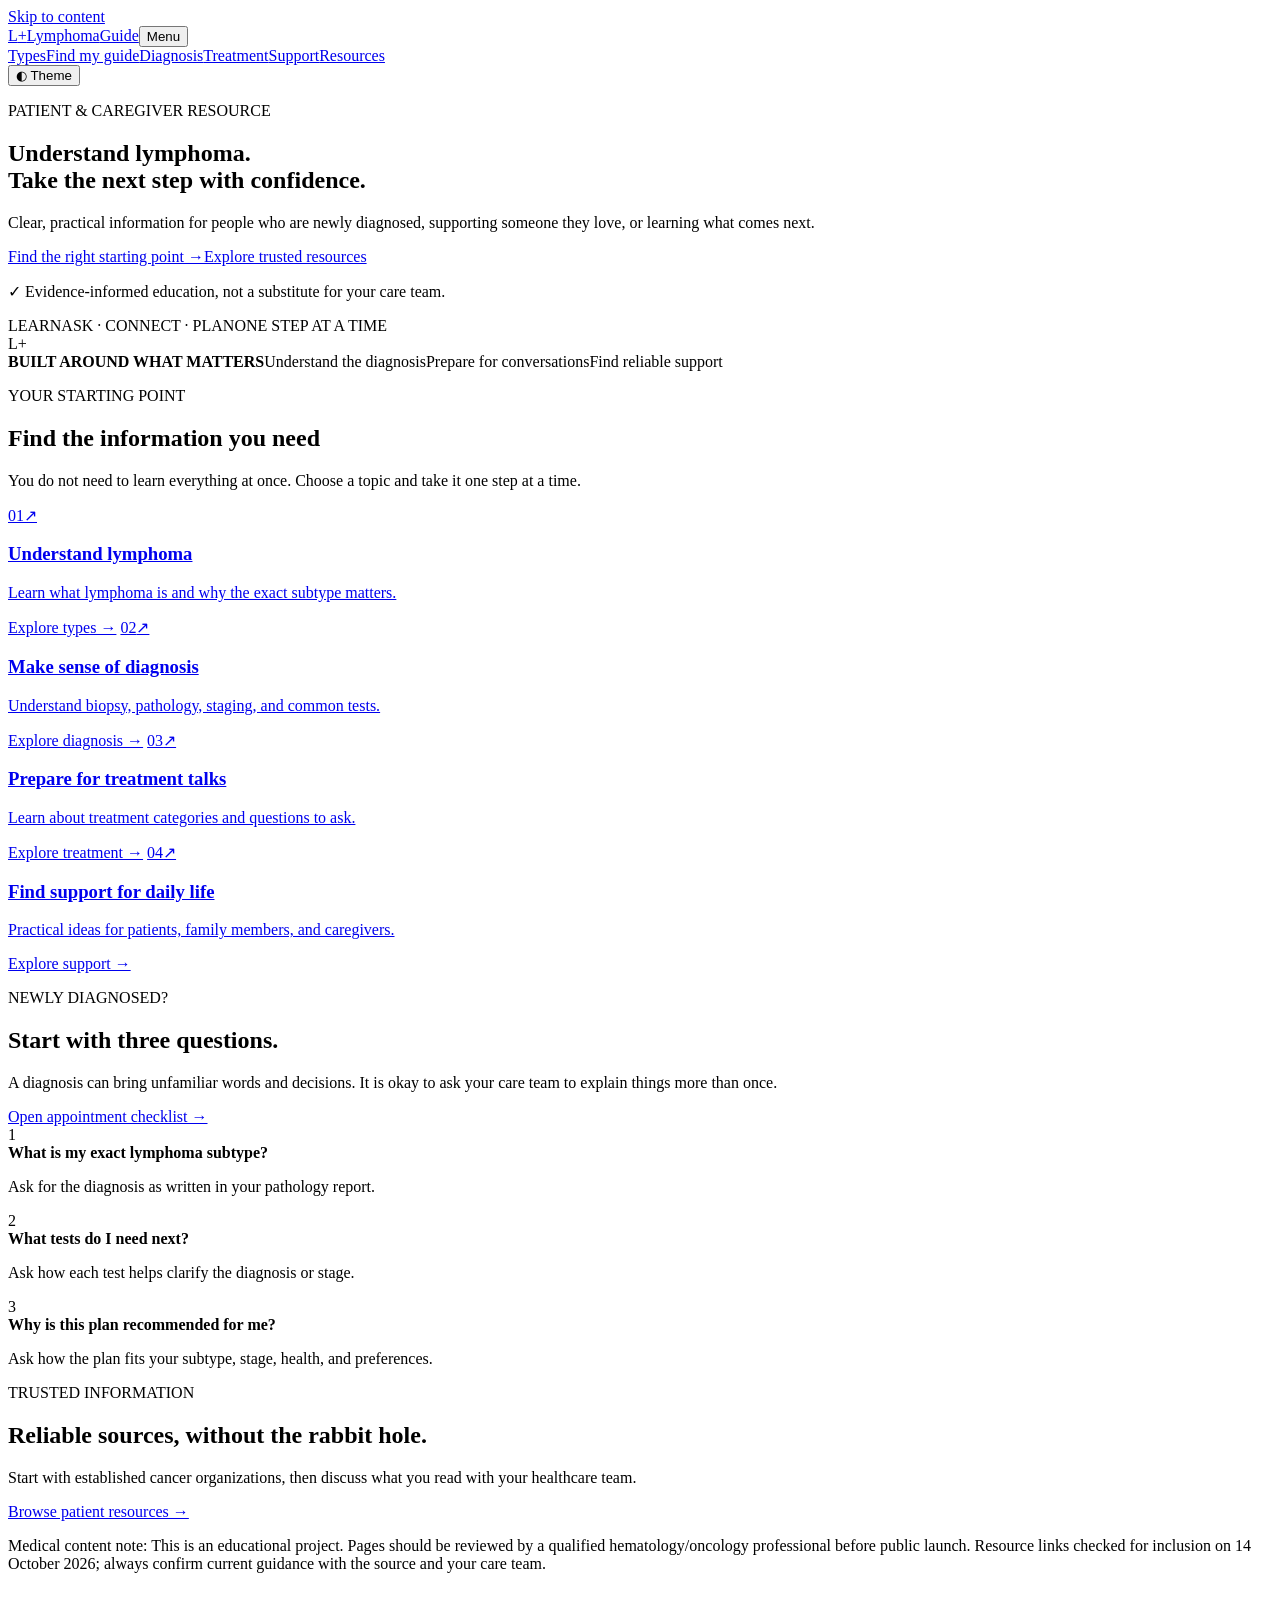
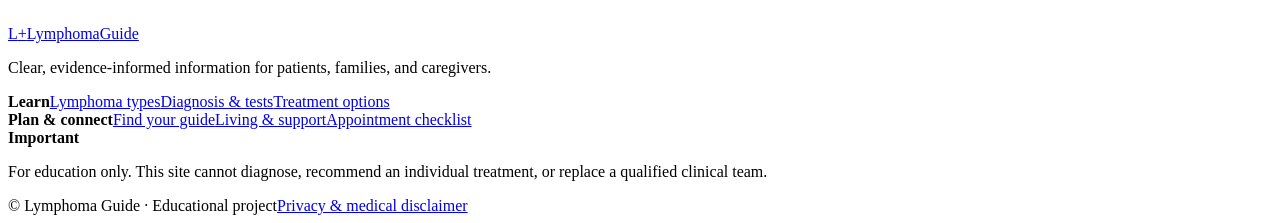
==== index.html @ 12956672 "Add files via upload" ====
<!doctype html><html lang="en"><head><meta charset="utf-8"><meta name="viewport" content="width=device-width, initial-scale=1"><meta name="description" content="Clear, practical lymphoma education for patients, families, and caregivers."><meta name="theme-color" content="#173047"><title>Clear lymphoma information | Lymphoma Guide</title><link rel="icon" href="assets/favicon.svg" type="image/svg+xml"><link rel="stylesheet" href="assets/styles.css"></head><body><a class="skip-link" href="#main">Skip to content</a><header class="site-header"><div class="container nav-wrap"><a class="brand" href="index.html" aria-label="Lymphoma Guide home"><span class="brand-mark">L<span>+</span></span><span>Lymphoma<span class="brand-light">Guide</span></span></a><button class="nav-toggle" aria-expanded="false" aria-controls="primary-nav">Menu</button><nav id="primary-nav" class="nav-links" aria-label="Main navigation"><a href="types.html">Types</a><a href="subtype-navigator.html">Find my guide</a><a href="diagnosis.html">Diagnosis</a><a href="treatment.html">Treatment</a><a href="living-support.html">Support</a><a href="resources.html">Resources</a></nav><div class="nav-actions"><button id="theme-toggle" class="theme-toggle" aria-pressed="false" type="button">◐ Theme</button></div></div></header><main id="main"><section class="hero"><div class="container hero-grid"><div class="hero-copy"><p class="eyebrow"><span class="eyebrow-dot"></span> PATIENT & CAREGIVER RESOURCE</p><h1>Understand lymphoma.<br><span>Take the next step</span> with confidence.</h1><p class="hero-lede">Clear, practical information for people who are newly diagnosed, supporting someone they love, or learning what comes next.</p><div class="hero-actions"><a class="button button-primary" href="subtype-navigator.html">Find the right starting point <span aria-hidden="true">→</span></a><a class="button button-ghost" href="resources.html">Explore trusted resources</a></div><p class="micro-note"><span class="shield">✓</span> Evidence-informed education, not a substitute for your care team.</p></div><div class="hero-art" role="img" aria-label="Abstract illustration representing connected immune cells"><span class="art-pill p1">LEARN</span><span class="art-pill p2">ASK · CONNECT · PLAN</span><span class="art-pill p3">ONE STEP AT A TIME</span><div class="art-core">L+</div></div></div></section>
<section class="trust-strip"><div class="container trust-inner"><strong>BUILT AROUND WHAT MATTERS</strong><span>Understand the diagnosis</span><span>Prepare for conversations</span><span>Find reliable support</span></div></section>
<section class="section"><div class="container"><div class="section-heading"><div><p class="eyebrow">YOUR STARTING POINT</p><h2>Find the information you need</h2></div><p class="section-intro">You do not need to learn everything at once. Choose a topic and take it one step at a time.</p></div><div class="card-grid">
<a class="topic-card" href="types.html"><span class="card-icon icon-violet">01</span><span class="card-arrow">↗</span><h3>Understand lymphoma</h3><p>Learn what lymphoma is and why the exact subtype matters.</p><span class="text-link">Explore types →</span></a>
<a class="topic-card" href="diagnosis.html"><span class="card-icon icon-blue">02</span><span class="card-arrow">↗</span><h3>Make sense of diagnosis</h3><p>Understand biopsy, pathology, staging, and common tests.</p><span class="text-link">Explore diagnosis →</span></a>
<a class="topic-card" href="treatment.html"><span class="card-icon icon-teal">03</span><span class="card-arrow">↗</span><h3>Prepare for treatment talks</h3><p>Learn about treatment categories and questions to ask.</p><span class="text-link">Explore treatment →</span></a>
<a class="topic-card" href="living-support.html"><span class="card-icon icon-coral">04</span><span class="card-arrow">↗</span><h3>Find support for daily life</h3><p>Practical ideas for patients, family members, and caregivers.</p><span class="text-link">Explore support →</span></a>
</div></div></section>
<section class="section section-soft"><div class="container feature-grid"><div><p class="eyebrow">NEWLY DIAGNOSED?</p><h2>Start with three questions.</h2><p class="section-intro">A diagnosis can bring unfamiliar words and decisions. It is okay to ask your care team to explain things more than once.</p><a class="button button-dark" href="appointment-checklist.html">Open appointment checklist →</a></div><div class="question-list"><div class="question-item"><span>1</span><div><strong>What is my exact lymphoma subtype?</strong><p>Ask for the diagnosis as written in your pathology report.</p></div></div><div class="question-item"><span>2</span><div><strong>What tests do I need next?</strong><p>Ask how each test helps clarify the diagnosis or stage.</p></div></div><div class="question-item"><span>3</span><div><strong>Why is this plan recommended for me?</strong><p>Ask how the plan fits your subtype, stage, health, and preferences.</p></div></div></div></div></section>
<section class="section"><div class="container resource-banner"><div><p class="eyebrow">TRUSTED INFORMATION</p><h2>Reliable sources, without the rabbit hole.</h2><p>Start with established cancer organizations, then discuss what you read with your healthcare team.</p></div><a class="button button-primary" href="resources.html">Browse patient resources →</a></div></section>
<div class="container" style="padding-bottom:36px"><p class="small-print">Medical content note: This is an educational project. Pages should be reviewed by a qualified hematology/oncology professional before public launch. Resource links checked for inclusion on 14 October 2026; always confirm current guidance with the source and your care team.</p></div></main><footer class="site-footer"><div class="container footer-grid"><div><a class="brand brand-footer" href="index.html"><span class="brand-mark">L<span>+</span></span><span>Lymphoma<span class="brand-light">Guide</span></span></a><p class="footer-blurb">Clear, evidence-informed information for patients, families, and caregivers.</p></div><div><strong>Learn</strong><a href="types.html">Lymphoma types</a><a href="diagnosis.html">Diagnosis & tests</a><a href="treatment.html">Treatment options</a></div><div><strong>Plan & connect</strong><a href="subtype-navigator.html">Find your guide</a><a href="living-support.html">Living & support</a><a href="appointment-checklist.html">Appointment checklist</a></div><div><strong>Important</strong><p>For education only. This site cannot diagnose, recommend an individual treatment, or replace a qualified clinical team.</p></div></div><div class="container footer-bottom"><span>© <span id="year"></span> Lymphoma Guide · Educational project</span><a href="privacy.html">Privacy & medical disclaimer</a></div></footer><script src="assets/main.js"></script></body></html>
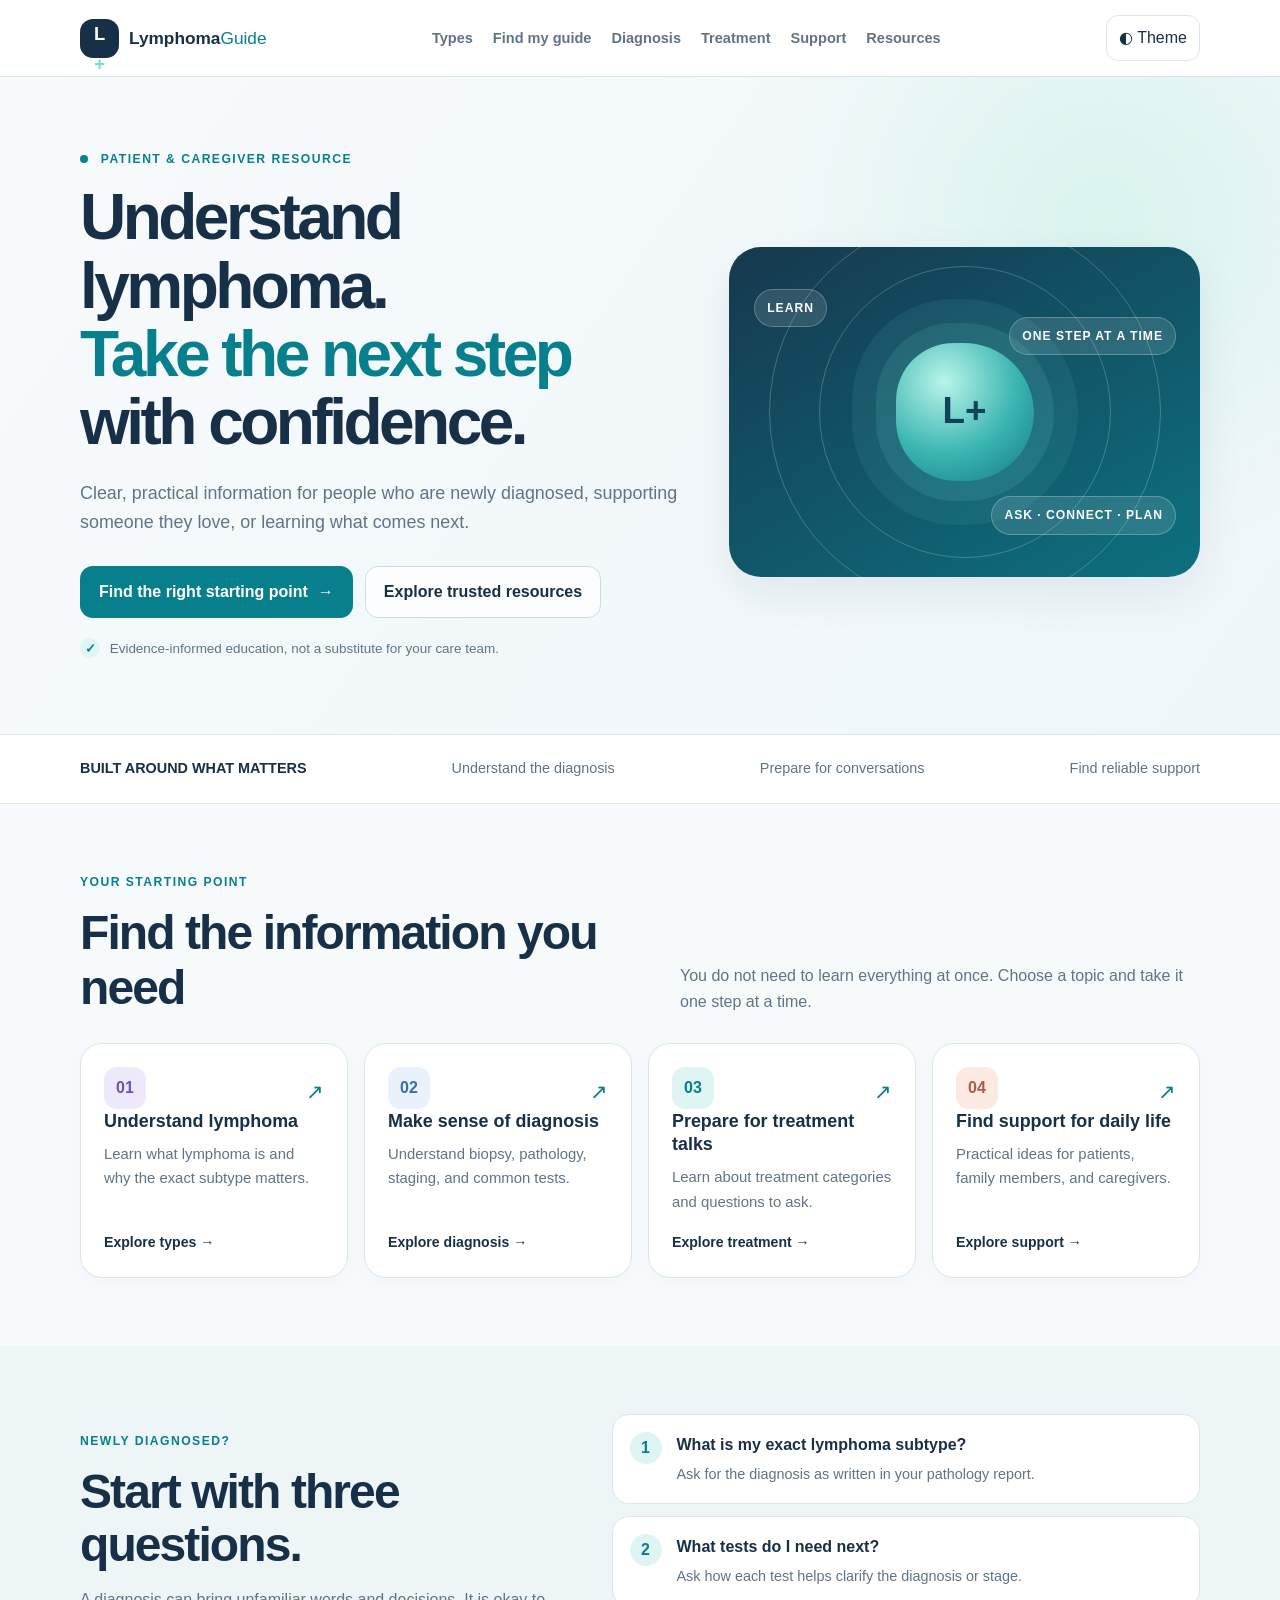
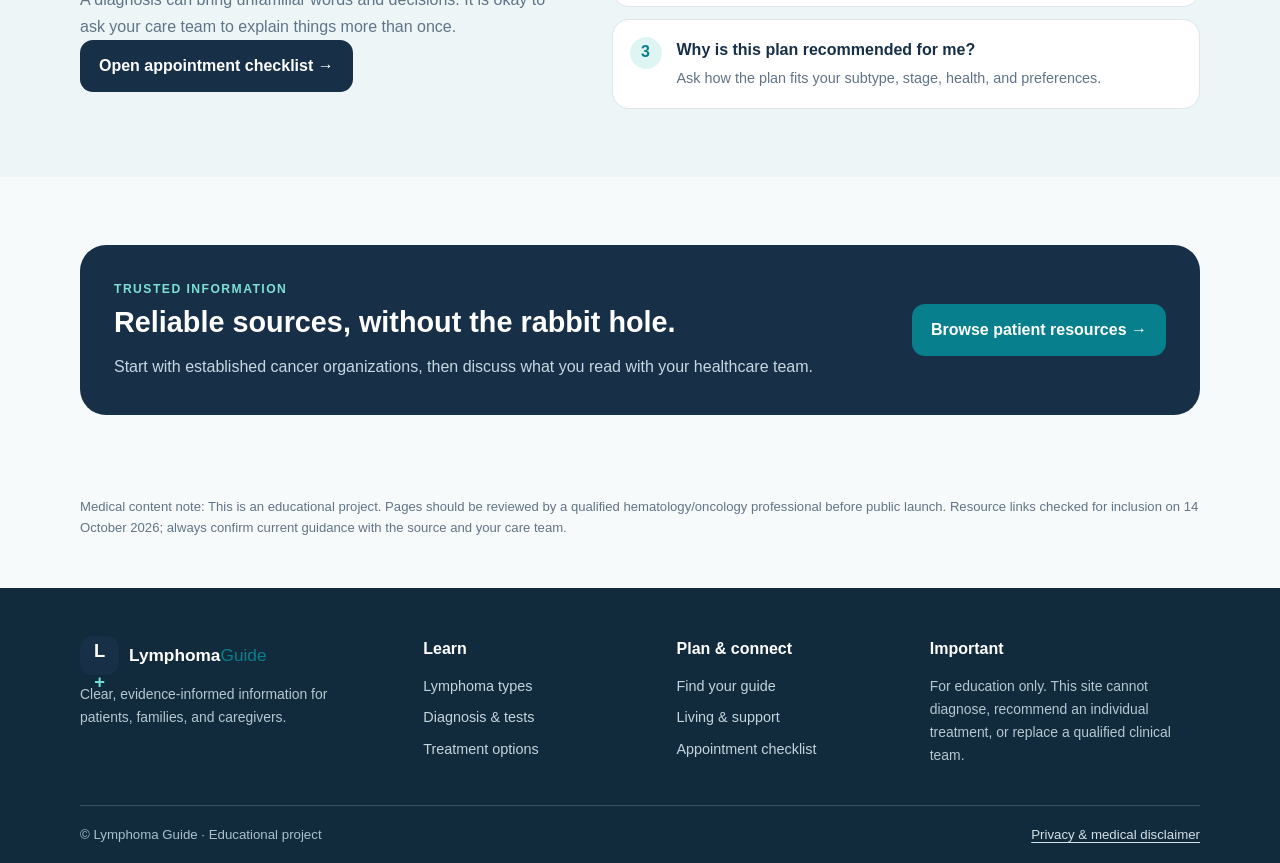
==== commit 8a129a73: "Fix file paths and add trust strip section Updated file paths for favicon and stylesheet links, adde" ====
--- a/index.html
+++ b/index.html
@@ -1,4 +1,4 @@
-<!doctype html><html lang="en"><head><meta charset="utf-8"><meta name="viewport" content="width=device-width, initial-scale=1"><meta name="description" content="Clear, practical lymphoma education for patients, families, and caregivers."><meta name="theme-color" content="#173047"><title>Clear lymphoma information | Lymphoma Guide</title><link rel="icon" href="assets/favicon.svg" type="image/svg+xml"><link rel="stylesheet" href="assets/styles.css"></head><body><a class="skip-link" href="#main">Skip to content</a><header class="site-header"><div class="container nav-wrap"><a class="brand" href="index.html" aria-label="Lymphoma Guide home"><span class="brand-mark">L<span>+</span></span><span>Lymphoma<span class="brand-light">Guide</span></span></a><button class="nav-toggle" aria-expanded="false" aria-controls="primary-nav">Menu</button><nav id="primary-nav" class="nav-links" aria-label="Main navigation"><a href="types.html">Types</a><a href="subtype-navigator.html">Find my guide</a><a href="diagnosis.html">Diagnosis</a><a href="treatment.html">Treatment</a><a href="living-support.html">Support</a><a href="resources.html">Resources</a></nav><div class="nav-actions"><button id="theme-toggle" class="theme-toggle" aria-pressed="false" type="button">◐ Theme</button></div></div></header><main id="main"><section class="hero"><div class="container hero-grid"><div class="hero-copy"><p class="eyebrow"><span class="eyebrow-dot"></span> PATIENT & CAREGIVER RESOURCE</p><h1>Understand lymphoma.<br><span>Take the next step</span> with confidence.</h1><p class="hero-lede">Clear, practical information for people who are newly diagnosed, supporting someone they love, or learning what comes next.</p><div class="hero-actions"><a class="button button-primary" href="subtype-navigator.html">Find the right starting point <span aria-hidden="true">→</span></a><a class="button button-ghost" href="resources.html">Explore trusted resources</a></div><p class="micro-note"><span class="shield">✓</span> Evidence-informed education, not a substitute for your care team.</p></div><div class="hero-art" role="img" aria-label="Abstract illustration representing connected immune cells"><span class="art-pill p1">LEARN</span><span class="art-pill p2">ASK · CONNECT · PLAN</span><span class="art-pill p3">ONE STEP AT A TIME</span><div class="art-core">L+</div></div></div></section>
+<!doctype html><html lang="en"><head><meta charset="utf-8"><meta name="viewport" content="width=device-width, initial-scale=1"><meta name="description" content="Clear, practical lymphoma education for patients, families, and caregivers."><meta name="theme-color" content="#173047"><title>Clear lymphoma information | Lymphoma Guide</title><link rel="icon" href="favicon.svg" type="image/svg+xml"><link rel="stylesheet" href="styles.css"></head><body><a class="skip-link" href="#main">Skip to content</a><header class="site-header"><div class="container nav-wrap"><a class="brand" href="index.html" aria-label="Lymphoma Guide home"><span class="brand-mark">L<span>+</span></span><span>Lymphoma<span class="brand-light">Guide</span></span></a><button class="nav-toggle" aria-expanded="false" aria-controls="primary-nav">Menu</button><nav id="primary-nav" class="nav-links" aria-label="Main navigation"><a href="types.html">Types</a><a href="subtype-navigator.html">Find my guide</a><a href="diagnosis.html">Diagnosis</a><a href="treatment.html">Treatment</a><a href="living-support.html">Support</a><a href="resources.html">Resources</a></nav><div class="nav-actions"><button id="theme-toggle" class="theme-toggle" aria-pressed="false" type="button">◐ Theme</button></div></div></header><main id="main"><section class="hero"><div class="container hero-grid"><div class="hero-copy"><p class="eyebrow"><span class="eyebrow-dot"></span> PATIENT & CAREGIVER RESOURCE</p><h1>Understand lymphoma.<br><span>Take the next step</span> with confidence.</h1><p class="hero-lede">Clear, practical information for people who are newly diagnosed, supporting someone they love, or learning what comes next.</p><div class="hero-actions"><a class="button button-primary" href="subtype-navigator.html">Find the right starting point <span aria-hidden="true">→</span></a><a class="button button-ghost" href="resources.html">Explore trusted resources</a></div><p class="micro-note"><span class="shield">✓</span> Evidence-informed education, not a substitute for your care team.</p></div><div class="hero-art" role="img" aria-label="Abstract illustration representing connected immune cells"><span class="art-pill p1">LEARN</span><span class="art-pill p2">ASK · CONNECT · PLAN</span><span class="art-pill p3">ONE STEP AT A TIME</span><div class="art-core">L+</div></div></div></section>
 <section class="trust-strip"><div class="container trust-inner"><strong>BUILT AROUND WHAT MATTERS</strong><span>Understand the diagnosis</span><span>Prepare for conversations</span><span>Find reliable support</span></div></section>
 <section class="section"><div class="container"><div class="section-heading"><div><p class="eyebrow">YOUR STARTING POINT</p><h2>Find the information you need</h2></div><p class="section-intro">You do not need to learn everything at once. Choose a topic and take it one step at a time.</p></div><div class="card-grid">
 <a class="topic-card" href="types.html"><span class="card-icon icon-violet">01</span><span class="card-arrow">↗</span><h3>Understand lymphoma</h3><p>Learn what lymphoma is and why the exact subtype matters.</p><span class="text-link">Explore types →</span></a>
@@ -8,4 +8,4 @@
 </div></div></section>
 <section class="section section-soft"><div class="container feature-grid"><div><p class="eyebrow">NEWLY DIAGNOSED?</p><h2>Start with three questions.</h2><p class="section-intro">A diagnosis can bring unfamiliar words and decisions. It is okay to ask your care team to explain things more than once.</p><a class="button button-dark" href="appointment-checklist.html">Open appointment checklist →</a></div><div class="question-list"><div class="question-item"><span>1</span><div><strong>What is my exact lymphoma subtype?</strong><p>Ask for the diagnosis as written in your pathology report.</p></div></div><div class="question-item"><span>2</span><div><strong>What tests do I need next?</strong><p>Ask how each test helps clarify the diagnosis or stage.</p></div></div><div class="question-item"><span>3</span><div><strong>Why is this plan recommended for me?</strong><p>Ask how the plan fits your subtype, stage, health, and preferences.</p></div></div></div></div></section>
 <section class="section"><div class="container resource-banner"><div><p class="eyebrow">TRUSTED INFORMATION</p><h2>Reliable sources, without the rabbit hole.</h2><p>Start with established cancer organizations, then discuss what you read with your healthcare team.</p></div><a class="button button-primary" href="resources.html">Browse patient resources →</a></div></section>
-<div class="container" style="padding-bottom:36px"><p class="small-print">Medical content note: This is an educational project. Pages should be reviewed by a qualified hematology/oncology professional before public launch. Resource links checked for inclusion on 14 October 2026; always confirm current guidance with the source and your care team.</p></div></main><footer class="site-footer"><div class="container footer-grid"><div><a class="brand brand-footer" href="index.html"><span class="brand-mark">L<span>+</span></span><span>Lymphoma<span class="brand-light">Guide</span></span></a><p class="footer-blurb">Clear, evidence-informed information for patients, families, and caregivers.</p></div><div><strong>Learn</strong><a href="types.html">Lymphoma types</a><a href="diagnosis.html">Diagnosis & tests</a><a href="treatment.html">Treatment options</a></div><div><strong>Plan & connect</strong><a href="subtype-navigator.html">Find your guide</a><a href="living-support.html">Living & support</a><a href="appointment-checklist.html">Appointment checklist</a></div><div><strong>Important</strong><p>For education only. This site cannot diagnose, recommend an individual treatment, or replace a qualified clinical team.</p></div></div><div class="container footer-bottom"><span>© <span id="year"></span> Lymphoma Guide · Educational project</span><a href="privacy.html">Privacy & medical disclaimer</a></div></footer><script src="assets/main.js"></script></body></html>+<div class="container" style="padding-bottom:36px"><p class="small-print">Medical content note: This is an educational project. Pages should be reviewed by a qualified hematology/oncology professional before public launch. Resource links checked for inclusion on 14 October 2026; always confirm current guidance with the source and your care team.</p></div></main><footer class="site-footer"><div class="container footer-grid"><div><a class="brand brand-footer" href="index.html"><span class="brand-mark">L<span>+</span></span><span>Lymphoma<span class="brand-light">Guide</span></span></a><p class="footer-blurb">Clear, evidence-informed information for patients, families, and caregivers.</p></div><div><strong>Learn</strong><a href="types.html">Lymphoma types</a><a href="diagnosis.html">Diagnosis & tests</a><a href="treatment.html">Treatment options</a></div><div><strong>Plan & connect</strong><a href="subtype-navigator.html">Find your guide</a><a href="living-support.html">Living & support</a><a href="appointment-checklist.html">Appointment checklist</a></div><div><strong>Important</strong><p>For education only. This site cannot diagnose, recommend an individual treatment, or replace a qualified clinical team.</p></div></div><div class="container footer-bottom"><span>© <span id="year"></span> Lymphoma Guide · Educational project</span><a href="privacy.html">Privacy & medical disclaimer</a></div></footer><script src="main.js"></script></body></html>
--- a/styles.css
+++ b/styles.css
@@ -0,0 +1,2 @@
+:root{--ink:#173047;--muted:#607487;--paper:#f7fafb;--white:#fff;--teal:#087f8c;--teal2:#dff5f3;--blue:#e9f1fb;--line:#dce6eb;--gold:#f0b85b;--coral:#f3d9d1;--shadow:0 16px 44px rgba(23,48,71,.08);--radius:22px}
+*{box-sizing:border-box}html{scroll-behavior:smooth}body{margin:0;background:var(--paper);color:var(--ink);font-family:Inter,"Segoe UI",Arial,sans-serif;line-height:1.65}a{color:var(--teal);text-underline-offset:3px}a:hover{color:#075c68}button,input,textarea,select{font:inherit}button,a{touch-action:manipulation}button:focus-visible,a:focus-visible,input:focus-visible,textarea:focus-visible,select:focus-visible{outline:3px solid var(--gold);outline-offset:3px}.container{width:min(1120px,calc(100% - 36px));margin-inline:auto}.skip-link{position:absolute;left:-9999px;top:8px;background:var(--white);padding:10px 14px;z-index:100}.skip-link:focus{left:12px}.site-header{position:sticky;top:0;z-index:50;background:rgba(255,255,255,.94);backdrop-filter:blur(12px);border-bottom:1px solid var(--line)}.nav-wrap{min-height:76px;display:flex;align-items:center;justify-content:space-between;gap:22px}.brand{display:flex;align-items:center;gap:10px;color:var(--ink);text-decoration:none;font-weight:800;font-size:1.08rem;white-space:nowrap}.brand-mark{width:39px;height:39px;border-radius:13px;background:var(--ink);color:#fff;display:grid;place-items:center;font-size:1.15rem}.brand-mark span{color:#70ded1}.brand-light{font-weight:500;color:var(--teal)}.nav-links{display:flex;align-items:center;gap:20px}.nav-links a{font-size:.91rem;color:var(--muted);font-weight:650;text-decoration:none}.nav-links a:hover,.nav-links a[aria-current=page]{color:var(--teal)}.nav-actions{display:flex;gap:8px;align-items:center}.nav-toggle,.theme-toggle{border:1px solid var(--line);border-radius:12px;background:white;color:var(--ink);padding:9px 12px;cursor:pointer}.nav-toggle{display:none}.hero{padding:72px 0 60px;background:radial-gradient(circle at 86% 22%,#d9f3ef 0,transparent 28%),linear-gradient(125deg,#f7fafb,#eef6fa)}.hero-grid{display:grid;grid-template-columns:1.12fr .88fr;align-items:center;gap:50px}.eyebrow{font-size:.76rem;letter-spacing:.12em;font-weight:850;color:var(--teal);margin:0 0 14px}.eyebrow-dot{display:inline-block;width:8px;height:8px;background:var(--teal);border-radius:50%;margin-right:8px}.hero h1{font-size:clamp(2.45rem,5vw,4.45rem);line-height:1.07;letter-spacing:-.055em;margin:0 0 22px;max-width:740px}.hero h1 span{color:var(--teal)}.hero-lede{font-size:1.12rem;color:var(--muted);max-width:650px}.hero-actions{display:flex;flex-wrap:wrap;gap:12px;margin:28px 0 20px}.button{display:inline-flex;justify-content:center;align-items:center;gap:10px;padding:12px 18px;border-radius:13px;font-weight:750;text-decoration:none;border:1px solid transparent;cursor:pointer}.button-primary{background:var(--teal);color:#fff}.button-primary:hover{background:#066a75;color:white}.button-ghost{border-color:#cddbe2;color:var(--ink);background:rgba(255,255,255,.8)}.button-dark{background:var(--ink);color:white}.button-small{padding:8px 12px;font-size:.9rem}.micro-note{font-size:.84rem;color:var(--muted)}.shield{display:inline-grid;place-items:center;border-radius:50%;width:20px;height:20px;background:var(--teal2);color:var(--teal);font-weight:900;margin-right:6px}.hero-art{min-height:330px;border-radius:32px;background:linear-gradient(150deg,#16384e,#0c7180);position:relative;overflow:hidden;box-shadow:var(--shadow);display:grid;place-items:center;color:white}.hero-art:before,.hero-art:after{content:"";position:absolute;border:1px solid rgba(255,255,255,.22);border-radius:50%;width:290px;height:290px}.hero-art:after{width:390px;height:390px}.art-core{width:138px;height:138px;border-radius:45% 55% 53% 47%;background:radial-gradient(circle at 35% 28%,#b9f5e9,#39b4b0 55%,#147887);box-shadow:0 0 0 20px rgba(115,222,208,.12),0 0 0 44px rgba(115,222,208,.08);z-index:1;display:grid;place-items:center;font-size:2.3rem;font-weight:900;color:#10445a}.art-pill{position:absolute;padding:8px 12px;border-radius:999px;background:rgba(255,255,255,.12);border:1px solid rgba(255,255,255,.24);font-size:.76rem;letter-spacing:.08em;font-weight:800}.art-pill.p1{top:42px;left:25px}.art-pill.p2{bottom:42px;right:24px}.art-pill.p3{top:70px;right:24px}.trust-strip{background:white;border-block:1px solid var(--line)}.trust-inner{display:flex;align-items:center;justify-content:space-between;gap:20px;padding:22px 0;color:var(--muted);font-size:.9rem}.trust-inner strong{color:var(--ink)}.section{padding:68px 0}.section-soft{background:#edf5f7}.section-heading{display:flex;justify-content:space-between;align-items:end;gap:28px;margin-bottom:28px}.section-heading h2,.content-header h1{font-size:clamp(1.9rem,3.8vw,3rem);line-height:1.14;letter-spacing:-.04em;margin:0}.section-intro{color:var(--muted);max-width:520px;margin:0}.card-grid{display:grid;grid-template-columns:repeat(4,1fr);gap:16px}.topic-card,.panel,.resource-card,.type-card{background:white;border:1px solid var(--line);border-radius:var(--radius);padding:23px;box-shadow:0 5px 18px rgba(23,48,71,.025)}.topic-card{display:flex;flex-direction:column;min-height:235px;text-decoration:none;color:var(--ink);transition:transform .2s,box-shadow .2s}.topic-card:hover{transform:translateY(-4px);box-shadow:var(--shadow);color:var(--ink)}.card-icon{display:grid;place-items:center;width:42px;height:42px;border-radius:13px;font-weight:850;margin-bottom:20px}.icon-violet{background:#eee8fb;color:#7250a9}.icon-blue{background:var(--blue);color:#386eac}.icon-teal{background:var(--teal2);color:var(--teal)}.icon-coral{background:#fbe9e2;color:#a45d4b}.card-arrow{margin-left:auto;margin-top:-54px;font-size:1.3rem;color:var(--teal)}.topic-card h3,.panel h3,.type-card h3{font-size:1.12rem;line-height:1.3;margin:0 0 9px}.topic-card p,.panel p,.type-card p{font-size:.93rem;color:var(--muted);margin:0 0 15px}.text-link{font-weight:800;font-size:.88rem;margin-top:auto}.feature-grid{display:grid;grid-template-columns:.9fr 1.1fr;gap:50px;align-items:center}.feature-grid h2{font-size:clamp(2rem,4vw,3rem);line-height:1.12;letter-spacing:-.04em;margin:0 0 15px}.question-list{display:grid;gap:12px}.question-item{display:flex;gap:15px;background:white;border:1px solid var(--line);padding:17px;border-radius:17px}.question-item>span{flex:none;width:32px;height:32px;border-radius:50%;display:grid;place-items:center;background:var(--teal2);color:var(--teal);font-weight:900}.question-item p{margin:4px 0 0;color:var(--muted);font-size:.9rem}.resource-banner{display:flex;align-items:center;justify-content:space-between;gap:28px;background:var(--ink);color:white;padding:34px;border-radius:26px}.resource-banner h2{font-size:1.8rem;margin:0 0 8px}.resource-banner p{color:#c8d8e2;margin:0}.resource-banner .eyebrow{color:#7fe0d4}.content-hero{padding:54px 0 38px;background:linear-gradient(135deg,#edf7f8,#f8fafb);border-bottom:1px solid var(--line)}.content-header{max-width:800px}.content-header h1{margin:0 0 16px}.content-header>p:last-child{font-size:1.1rem;color:var(--muted);max-width:760px}.breadcrumbs{font-size:.84rem;color:var(--muted);margin-bottom:18px}.breadcrumbs a{color:var(--teal)}.content-layout{display:grid;grid-template-columns:minmax(0,1fr) 280px;gap:32px;align-items:start;padding:40px 0 70px}.article{min-width:0}.article h2{font-size:1.65rem;line-height:1.25;letter-spacing:-.025em;margin:34px 0 12px}.article h2:first-child{margin-top:0}.article h3{margin:24px 0 8px}.article p,.article li{color:#3d5668}.article li{margin:7px 0}.article ul,.article ol{padding-left:22px}.sidebar{position:sticky;top:100px;display:grid;gap:14px}.sidebar-card{background:white;border:1px solid var(--line);border-radius:18px;padding:18px}.sidebar-card h3{font-size:1rem;margin:0 0 10px}.sidebar-card a{display:block;padding:6px 0;font-size:.9rem}.callout{border-left:4px solid var(--teal);background:#eaf7f5;padding:18px 20px;border-radius:0 15px 15px 0;margin:22px 0}.callout strong{display:block;margin-bottom:4px}.callout p{margin:0}.callout.warning{background:#fff5e8;border-color:#d88b22}.callout.warning strong{color:#8c5710}.tag{display:inline-block;background:var(--teal2);color:#076c76;padding:4px 9px;border-radius:999px;font-size:.77rem;font-weight:800}.two-col{display:grid;grid-template-columns:repeat(2,1fr);gap:16px}.three-col{display:grid;grid-template-columns:repeat(3,1fr);gap:16px}.type-card .tag{margin-bottom:12px}.type-card h3{margin-top:0}.searchbar{display:flex;gap:10px;margin:22px 0}.searchbar input{flex:1;min-width:0;border:1px solid var(--line);border-radius:13px;padding:12px 14px;background:white;color:var(--ink)}.filter-row{display:flex;flex-wrap:wrap;gap:8px;margin-bottom:22px}.filter-chip{border:1px solid var(--line);border-radius:999px;background:white;color:var(--muted);padding:8px 13px;cursor:pointer}.filter-chip[aria-pressed=true]{background:var(--ink);color:white;border-color:var(--ink)}.resource-grid{display:grid;grid-template-columns:repeat(2,1fr);gap:14px}.resource-card{display:flex;flex-direction:column;gap:8px}.resource-card h3{margin:0;font-size:1.05rem}.resource-card p{margin:0;color:var(--muted);font-size:.91rem}.resource-card .domain{font-size:.78rem;color:var(--teal);font-weight:800}.resource-card a{font-weight:800;margin-top:auto}.muted{color:var(--muted)}.checklist{display:grid;gap:10px}.check-option{display:flex;align-items:flex-start;gap:12px;padding:15px 16px;border:1px solid var(--line);border-radius:14px;background:white;cursor:pointer}.check-option input{margin-top:5px;accent-color:var(--teal);width:18px;height:18px;flex:none}.check-option span{color:#3d5668}.check-toolbar{display:flex;align-items:center;justify-content:space-between;gap:12px;flex-wrap:wrap;margin:20px 0}.check-actions{display:flex;flex-wrap:wrap;gap:8px}.extra-question{width:100%;min-height:100px;border:1px solid var(--line);border-radius:13px;padding:12px;background:white;color:var(--ink)}.status-message{min-height:1.5em;color:var(--teal);font-weight:750}.navigator-form{display:grid;grid-template-columns:repeat(2,1fr);gap:16px}.field{display:grid;gap:7px}.field label{font-weight:750}.field select,.field input{width:100%;padding:12px;border:1px solid var(--line);border-radius:12px;background:white;color:var(--ink)}.navigator-result{margin-top:20px;padding:22px;border:1px solid #b8e5df;background:#f0fbf8;border-radius:18px;display:none}.navigator-result.visible{display:block}.navigator-result h3{margin:0 0 8px}.site-footer{background:#122b3c;color:#d4e0e7;padding:48px 0 18px}.footer-grid{display:grid;grid-template-columns:1.4fr 1fr 1fr 1.2fr;gap:28px}.brand-footer{color:white}.footer-blurb{color:#a9c0ce;font-size:.9rem;max-width:270px}.footer-grid strong{display:block;color:white;margin-bottom:12px}.footer-grid a:not(.brand){display:block;color:#c4d4dd;text-decoration:none;font-size:.9rem;margin:8px 0}.footer-grid p{font-size:.87rem;color:#b5c8d2;margin:8px 0}.footer-bottom{border-top:1px solid #355064;margin-top:30px;padding-top:18px;display:flex;justify-content:space-between;gap:14px;flex-wrap:wrap;font-size:.83rem;color:#a9c0ce}.footer-bottom a{color:#d4e0e7}.small-print{font-size:.82rem;color:var(--muted)}.empty-state{padding:24px;text-align:center;border:1px dashed var(--line);border-radius:15px;color:var(--muted)}body.dark{--ink:#e3eef4;--muted:#afc2cf;--paper:#102331;--white:#172f40;--line:#2b485b;--teal2:#193f47;--blue:#1c3850;--coral:#49312e;background:var(--paper);color:var(--ink)}body.dark .site-header,body.dark .topic-card,body.dark .panel,body.dark .resource-card,body.dark .type-card,body.dark .sidebar-card,body.dark .check-option,body.dark .question-item,body.dark .searchbar input,body.dark .field select,body.dark .field input,body.dark .extra-question,body.dark .nav-toggle,body.dark .theme-toggle,body.dark .filter-chip{background:#172f40;color:var(--ink)}body.dark .hero,body.dark .content-hero,body.dark .section-soft{background:#132b3a}body.dark .article p,body.dark .article li,body.dark .check-option span{color:#c0d1dc}body.dark .callout{background:#183c3d}body.dark .callout.warning{background:#493b27}body.dark .resource-banner{background:#0b1a25}body.dark .brand-light{color:#6dd9cf}body.dark .button-ghost{background:#172f40;color:var(--ink)}body.dark .trust-strip{background:#172f40}body.dark .hero-art{box-shadow:none}@media(max-width:980px){.nav-links{gap:12px}.nav-links a{font-size:.84rem}.card-grid{grid-template-columns:repeat(2,1fr)}.content-layout{grid-template-columns:minmax(0,1fr) 240px}.hero-grid{gap:26px}.footer-grid{grid-template-columns:repeat(2,1fr)}}@media(max-width:760px){.nav-wrap{min-height:68px;flex-wrap:wrap;padding-block:10px}.nav-toggle{display:inline-block}.nav-actions{margin-left:auto}.nav-links{display:none;order:3;width:100%;padding:8px 0 12px;flex-direction:column;align-items:stretch;gap:0}.nav-links.nav-open{display:flex}.nav-links a{padding:10px 4px;border-top:1px solid var(--line);font-size:.95rem}.hero{padding:44px 0}.hero-grid,.feature-grid,.content-layout{grid-template-columns:1fr}.hero-art{min-height:260px;order:-1}.hero h1{font-size:clamp(2.35rem,10vw,3.5rem)}.trust-inner{align-items:flex-start;flex-direction:column;gap:8px}.section{padding:48px 0}.section-heading{display:block}.section-intro{margin-top:12px}.content-layout{padding-top:28px}.sidebar{position:static;grid-template-columns:repeat(2,1fr)}.resource-banner{align-items:flex-start;flex-direction:column;padding:26px}.two-col,.three-col,.resource-grid,.navigator-form{grid-template-columns:1fr}.footer-grid{grid-template-columns:1fr 1fr}.hero-art:after{width:320px;height:320px}}@media(max-width:460px){.container{width:min(100% - 26px,1120px)}.card-grid,.footer-grid,.sidebar{grid-template-columns:1fr}.topic-card{min-height:190px}.hero-actions .button{width:100%}.section-heading h2,.content-header h1{font-size:2.1rem}.check-actions .button{flex:1}.nav-actions{gap:5px}.theme-toggle{padding:8px 10px}}@media print{.site-header,.site-footer,.sidebar,.hero-actions,.check-toolbar,.nav-actions,.no-print{display:none!important}body{background:white;color:#111}.container{width:100%}.content-hero{padding:10px 0;background:white}.content-layout{display:block;padding:10px 0}.check-option{break-inside:avoid;border-color:#aaa}.check-option input{display:none}.article{max-width:none}.site-header{position:static}}
